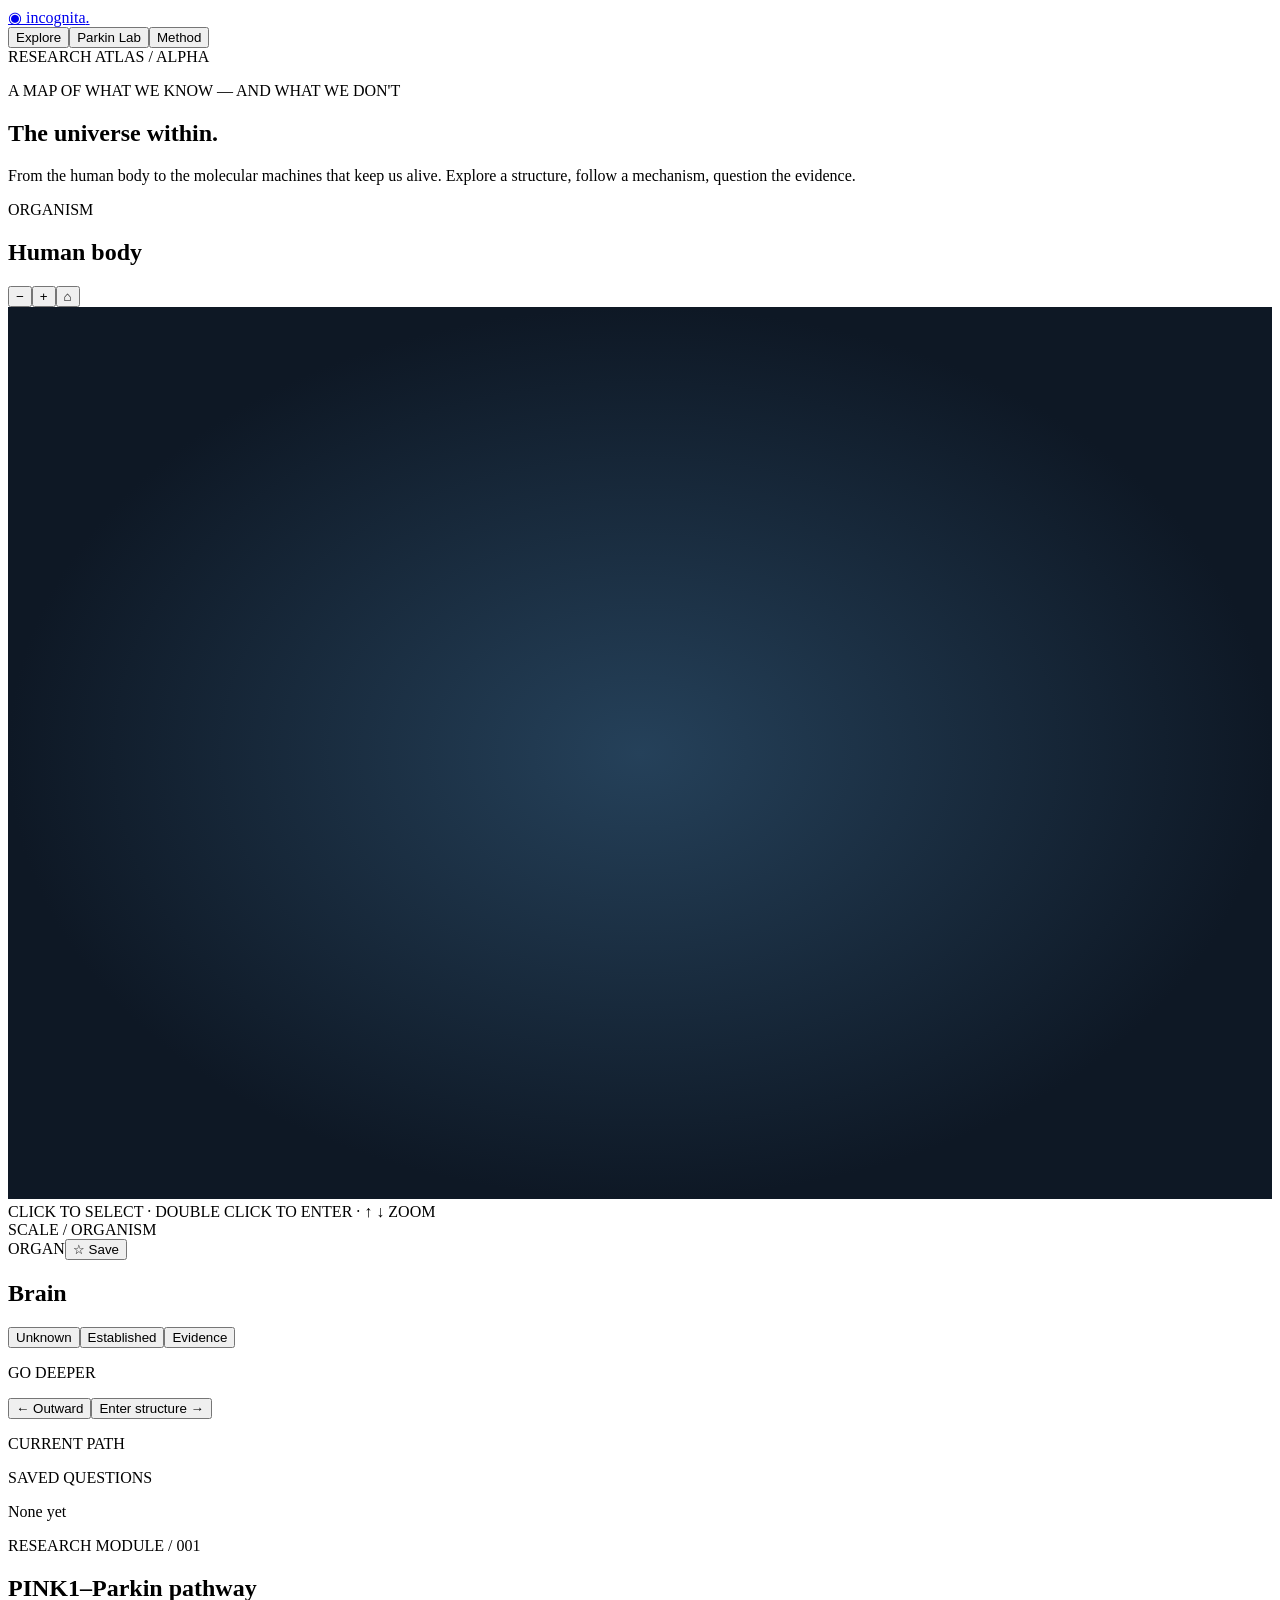
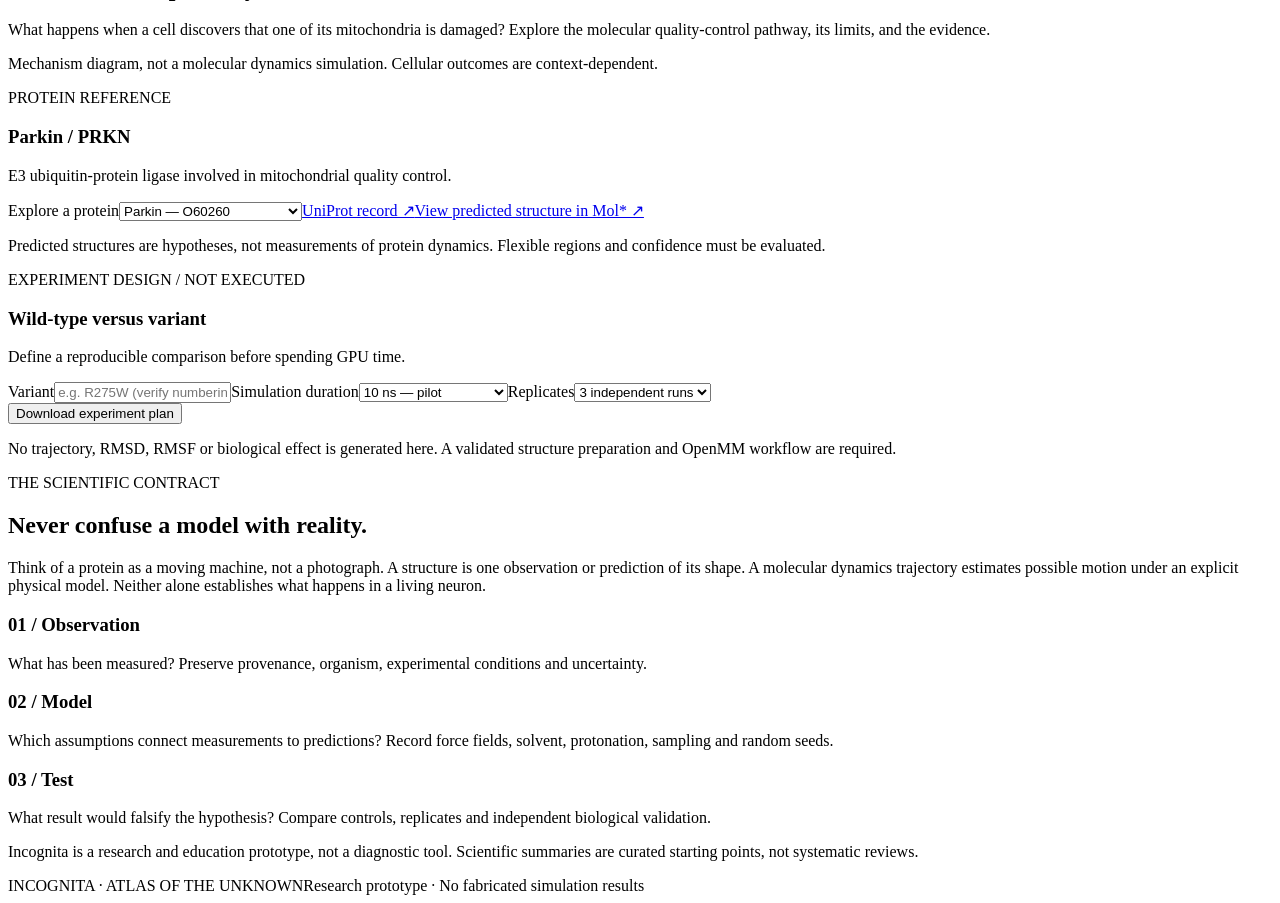
==== index.html @ d06e9e0b "feat: build Incognita interactive atlas and Parkin research lab" ====
<!doctype html>
<html lang="en"><head><meta charset="UTF-8"/><meta name="viewport" content="width=device-width,initial-scale=1"/><meta name="theme-color" content="#080d14"/><meta name="description" content="Incognita — explore biology from organism to molecular mechanism, with evidence-aware research tools."/><title>Incognita — Atlas of the Unknown</title><link rel="stylesheet" href="./styles.css"/></head>
<body><div id="app"><header class="top"><a href="#explore" class="brand" aria-label="Incognita home"><span class="brand-mark">◉</span> incognita<span class="dot">.</span></a><nav aria-label="Main navigation"><button class="nav active" data-view="explore">Explore</button><button class="nav" data-view="lab">Parkin Lab</button><button class="nav" data-view="about">Method</button></nav><span class="version">RESEARCH ATLAS / ALPHA</span></header>
<main><section class="intro"><p class="overline">A MAP OF WHAT WE KNOW — AND WHAT WE DON'T</p><h1 id="headline">The universe within.</h1><p id="subhead">From the human body to the molecular machines that keep us alive. Explore a structure, follow a mechanism, question the evidence.</p></section>
<section id="explore" class="view"><div class="workspace"><div class="viewer"><div class="viewer-top"><div><p class="overline" id="contextType">ORGANISM</p><h2 id="contextName">Human body</h2></div><div class="zoom"><button id="zoomOut" aria-label="Zoom out">−</button><button id="zoomIn" aria-label="Zoom into selected structure">+</button><button id="reset" aria-label="Reset">⌂</button></div></div><div id="scene" class="scene" tabindex="0" role="group" aria-label="Biological structures. Use arrows to navigate."><svg id="sceneSvg" viewBox="0 0 680 480" role="img" aria-label="Interactive biological atlas"><defs><radialGradient id="aura"><stop offset="0" stop-color="#25415a"/><stop offset="1" stop-color="#0e1825"/></radialGradient></defs><rect width="680" height="480" fill="url(#aura)"/><g id="art"></g></svg><div class="scene-hint">CLICK TO SELECT · DOUBLE CLICK TO ENTER · ↑ ↓ ZOOM</div></div><div class="scene-footer"><span id="scale">SCALE / ORGANISM</span><div id="choices" class="chips"></div></div></div><aside class="details"><div class="detail-head"><span id="nodeType" class="overline">ORGAN</span><button id="save" class="ghost" aria-label="Save research question">☆ Save</button></div><h2 id="nodeName">Brain</h2><p id="question" class="question"></p><div class="tabs" role="tablist"><button class="tab active" data-tab="unknown">Unknown</button><button class="tab" data-tab="known">Established</button><button class="tab" data-tab="evidence">Evidence</button></div><div id="detailBody" class="detail-body"></div><div class="related"><p class="overline">GO DEEPER</p><div id="children" class="chips"></div></div><div class="actions"><button id="back" class="secondary">← Outward</button><button id="enter" class="primary">Enter structure →</button></div></aside></div><div class="bottom"><div><p class="overline">CURRENT PATH</p><div id="breadcrumbs" class="chips"></div></div><div><p class="overline">SAVED QUESTIONS</p><p id="savedCount" class="small">None yet</p></div></div></section>
<section id="lab" class="view hidden"><div class="lab-grid"><div class="lab-hero"><p class="overline">RESEARCH MODULE / 001</p><h2>PINK1–Parkin pathway</h2><p>What happens when a cell discovers that one of its mitochondria is damaged? Explore the molecular quality-control pathway, its limits, and the evidence.</p><div class="pathway" id="pathway"></div><p class="caution">Mechanism diagram, not a molecular dynamics simulation. Cellular outcomes are context-dependent.</p></div><div class="lab-side"><p class="overline">PROTEIN REFERENCE</p><h3 id="proteinTitle">Parkin / PRKN</h3><p id="proteinDescription">E3 ubiquitin-protein ligase involved in mitochondrial quality control.</p><label for="proteinSelect">Explore a protein</label><select id="proteinSelect"><option value="parkin">Parkin — O60260</option><option value="pink1">PINK1 — Q9BXM7</option><option value="snca">Alpha-synuclein — P37840</option></select><a id="uniprot" target="_blank" rel="noopener noreferrer" href="https://www.uniprot.org/uniprotkb/O60260/entry">UniProt record ↗</a><a id="molstar" target="_blank" rel="noopener noreferrer" href="https://molstar.org/viewer/?afdb=O60260">View predicted structure in Mol* ↗</a><p class="caution">Predicted structures are hypotheses, not measurements of protein dynamics. Flexible regions and confidence must be evaluated.</p></div></div><div class="experiment"><div><p class="overline">EXPERIMENT DESIGN / NOT EXECUTED</p><h3>Wild-type versus variant</h3><p>Define a reproducible comparison before spending GPU time.</p></div><div class="experiment-fields"><label>Variant<input id="variant" placeholder="e.g. R275W (verify numbering)"/></label><label>Simulation duration<select id="duration"><option value="10">10 ns — pilot</option><option value="100">100 ns — exploratory</option><option value="500">500 ns — extended</option></select></label><label>Replicates<select id="replicates"><option value="3">3 independent runs</option><option value="5">5 independent runs</option></select></label></div><button id="exportPlan" class="primary">Download experiment plan</button><p class="caution">No trajectory, RMSD, RMSF or biological effect is generated here. A validated structure preparation and OpenMM workflow are required.</p></div></section>
<section id="about" class="view hidden"><div class="method"><p class="overline">THE SCIENTIFIC CONTRACT</p><h2>Never confuse a model with reality.</h2><p>Think of a protein as a moving machine, not a photograph. A structure is one observation or prediction of its shape. A molecular dynamics trajectory estimates possible motion under an explicit physical model. Neither alone establishes what happens in a living neuron.</p><div class="method-cards"><article><h3>01 / Observation</h3><p>What has been measured? Preserve provenance, organism, experimental conditions and uncertainty.</p></article><article><h3>02 / Model</h3><p>Which assumptions connect measurements to predictions? Record force fields, solvent, protonation, sampling and random seeds.</p></article><article><h3>03 / Test</h3><p>What result would falsify the hypothesis? Compare controls, replicates and independent biological validation.</p></article></div><p class="caution">Incognita is a research and education prototype, not a diagnostic tool. Scientific summaries are curated starting points, not systematic reviews.</p></div></section></main><footer><span>INCOGNITA · ATLAS OF THE UNKNOWN</span><span>Research prototype · No fabricated simulation results</span></footer></div><script type="module" src="./app.js"></script></body></html>
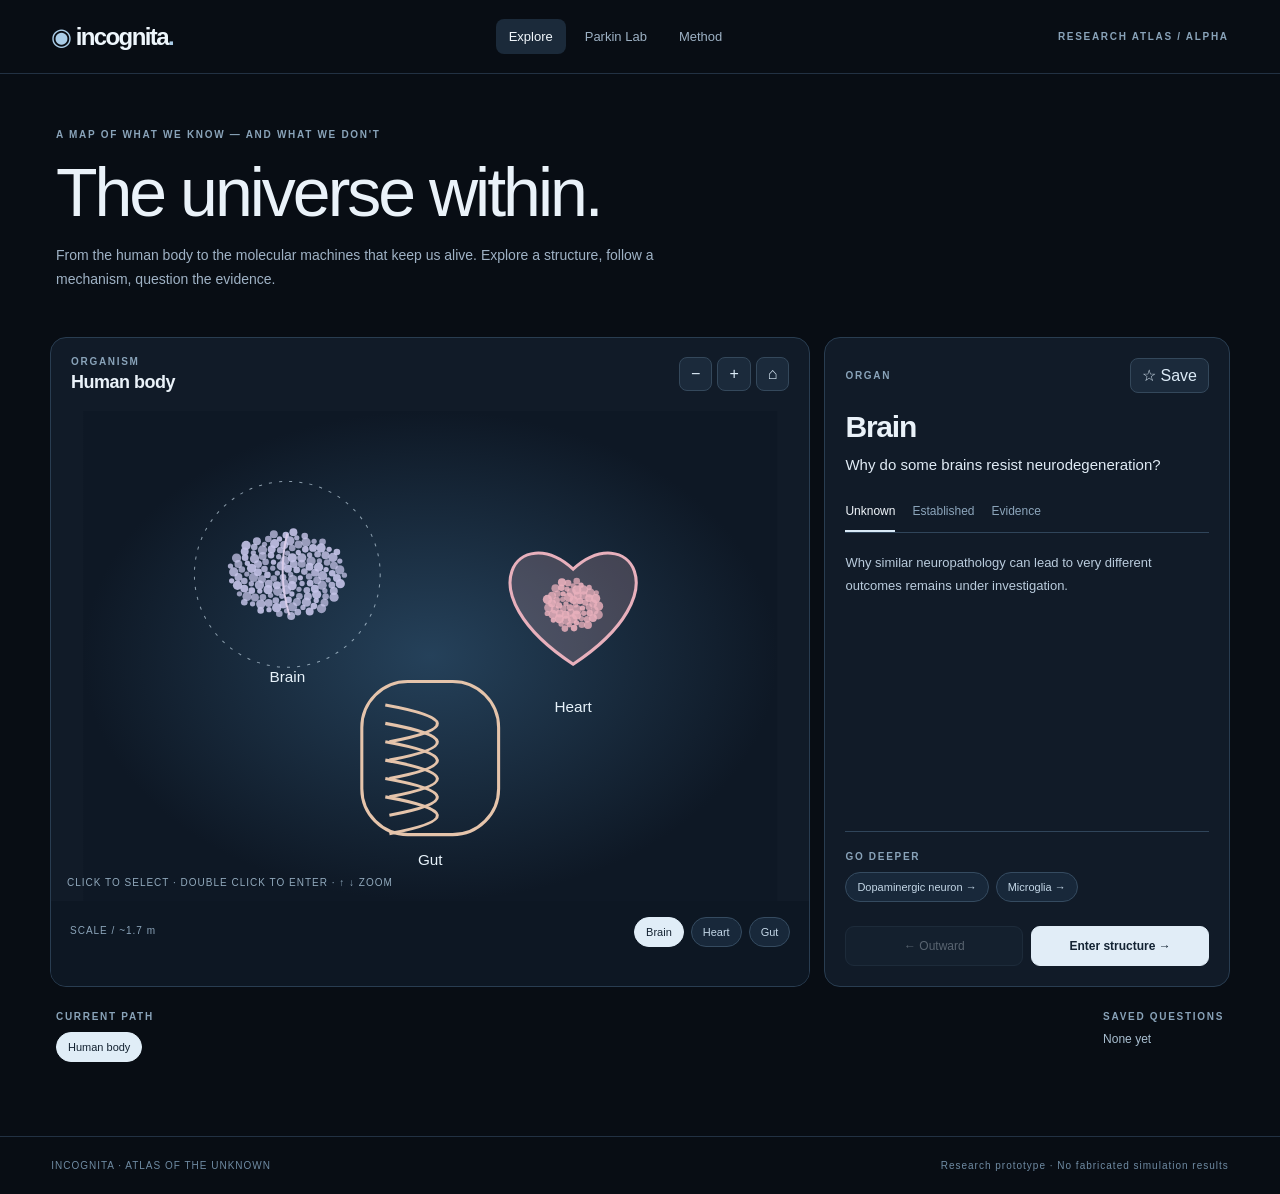
==== commit 6398cec0: "feat: connect Parkin Lab to structural atlas and Colab QA import" ====
--- a/index.html
+++ b/index.html
@@ -3,5 +3,5 @@
 <body><div id="app"><header class="top"><a href="#explore" class="brand" aria-label="Incognita home"><span class="brand-mark">◉</span> incognita<span class="dot">.</span></a><nav aria-label="Main navigation"><button class="nav active" data-view="explore">Explore</button><button class="nav" data-view="lab">Parkin Lab</button><button class="nav" data-view="about">Method</button></nav><span class="version">RESEARCH ATLAS / ALPHA</span></header>
 <main><section class="intro"><p class="overline">A MAP OF WHAT WE KNOW — AND WHAT WE DON'T</p><h1 id="headline">The universe within.</h1><p id="subhead">From the human body to the molecular machines that keep us alive. Explore a structure, follow a mechanism, question the evidence.</p></section>
 <section id="explore" class="view"><div class="workspace"><div class="viewer"><div class="viewer-top"><div><p class="overline" id="contextType">ORGANISM</p><h2 id="contextName">Human body</h2></div><div class="zoom"><button id="zoomOut" aria-label="Zoom out">−</button><button id="zoomIn" aria-label="Zoom into selected structure">+</button><button id="reset" aria-label="Reset">⌂</button></div></div><div id="scene" class="scene" tabindex="0" role="group" aria-label="Biological structures. Use arrows to navigate."><svg id="sceneSvg" viewBox="0 0 680 480" role="img" aria-label="Interactive biological atlas"><defs><radialGradient id="aura"><stop offset="0" stop-color="#25415a"/><stop offset="1" stop-color="#0e1825"/></radialGradient></defs><rect width="680" height="480" fill="url(#aura)"/><g id="art"></g></svg><div class="scene-hint">CLICK TO SELECT · DOUBLE CLICK TO ENTER · ↑ ↓ ZOOM</div></div><div class="scene-footer"><span id="scale">SCALE / ORGANISM</span><div id="choices" class="chips"></div></div></div><aside class="details"><div class="detail-head"><span id="nodeType" class="overline">ORGAN</span><button id="save" class="ghost" aria-label="Save research question">☆ Save</button></div><h2 id="nodeName">Brain</h2><p id="question" class="question"></p><div class="tabs" role="tablist"><button class="tab active" data-tab="unknown">Unknown</button><button class="tab" data-tab="known">Established</button><button class="tab" data-tab="evidence">Evidence</button></div><div id="detailBody" class="detail-body"></div><div class="related"><p class="overline">GO DEEPER</p><div id="children" class="chips"></div></div><div class="actions"><button id="back" class="secondary">← Outward</button><button id="enter" class="primary">Enter structure →</button></div></aside></div><div class="bottom"><div><p class="overline">CURRENT PATH</p><div id="breadcrumbs" class="chips"></div></div><div><p class="overline">SAVED QUESTIONS</p><p id="savedCount" class="small">None yet</p></div></div></section>
-<section id="lab" class="view hidden"><div class="lab-grid"><div class="lab-hero"><p class="overline">RESEARCH MODULE / 001</p><h2>PINK1–Parkin pathway</h2><p>What happens when a cell discovers that one of its mitochondria is damaged? Explore the molecular quality-control pathway, its limits, and the evidence.</p><div class="pathway" id="pathway"></div><p class="caution">Mechanism diagram, not a molecular dynamics simulation. Cellular outcomes are context-dependent.</p></div><div class="lab-side"><p class="overline">PROTEIN REFERENCE</p><h3 id="proteinTitle">Parkin / PRKN</h3><p id="proteinDescription">E3 ubiquitin-protein ligase involved in mitochondrial quality control.</p><label for="proteinSelect">Explore a protein</label><select id="proteinSelect"><option value="parkin">Parkin — O60260</option><option value="pink1">PINK1 — Q9BXM7</option><option value="snca">Alpha-synuclein — P37840</option></select><a id="uniprot" target="_blank" rel="noopener noreferrer" href="https://www.uniprot.org/uniprotkb/O60260/entry">UniProt record ↗</a><a id="molstar" target="_blank" rel="noopener noreferrer" href="https://molstar.org/viewer/?afdb=O60260">View predicted structure in Mol* ↗</a><p class="caution">Predicted structures are hypotheses, not measurements of protein dynamics. Flexible regions and confidence must be evaluated.</p></div></div><div class="experiment"><div><p class="overline">EXPERIMENT DESIGN / NOT EXECUTED</p><h3>Wild-type versus variant</h3><p>Define a reproducible comparison before spending GPU time.</p></div><div class="experiment-fields"><label>Variant<input id="variant" placeholder="e.g. R275W (verify numbering)"/></label><label>Simulation duration<select id="duration"><option value="10">10 ns — pilot</option><option value="100">100 ns — exploratory</option><option value="500">500 ns — extended</option></select></label><label>Replicates<select id="replicates"><option value="3">3 independent runs</option><option value="5">5 independent runs</option></select></label></div><button id="exportPlan" class="primary">Download experiment plan</button><p class="caution">No trajectory, RMSD, RMSF or biological effect is generated here. A validated structure preparation and OpenMM workflow are required.</p></div></section>
+<section id="lab" class="view hidden"><div class="lab-grid"><div class="lab-hero"><p class="overline">RESEARCH MODULE / 001</p><h2>PINK1–Parkin pathway</h2><p>What happens when a cell discovers that one of its mitochondria is damaged? Explore the molecular quality-control pathway, its limits, and the evidence.</p><div class="pathway" id="pathway"></div><p class="caution">Mechanism diagram, not a molecular dynamics simulation. Cellular outcomes are context-dependent.</p></div><div class="lab-side"><p class="overline">PROTEIN REFERENCE</p><h3 id="proteinTitle">Parkin / PRKN</h3><p id="proteinDescription">E3 ubiquitin-protein ligase involved in mitochondrial quality control.</p><label for="proteinSelect">Explore a protein</label><select id="proteinSelect"><option value="parkin">Parkin — O60260</option><option value="pink1">PINK1 — Q9BXM7</option><option value="snca">Alpha-synuclein — P37840</option></select><a id="uniprot" target="_blank" rel="noopener noreferrer" href="https://www.uniprot.org/uniprotkb/O60260/entry">UniProt record ↗</a><a href="./parkin-atlas.html" style="display:block;margin:13px 0;color:#d6e9f8;font-weight:600">Open Parkin Structural Atlas →</a><a id="molstar" target="_blank" rel="noopener noreferrer" href="https://molstar.org/viewer/?afdb=O60260">View predicted structure in Mol* ↗</a><p class="caution">Predicted structures are hypotheses, not measurements of protein dynamics. Flexible regions and confidence must be evaluated.</p></div></div><div class="experiment"><div><p class="overline">EXPERIMENT DESIGN / NOT EXECUTED</p><h3>Wild-type versus variant</h3><p>Define a reproducible comparison before spending GPU time.</p></div><div class="experiment-fields"><label>Variant<input id="variant" placeholder="e.g. R275W (verify numbering)"/></label><label>Simulation duration<select id="duration"><option value="10">10 ns — pilot</option><option value="100">100 ns — exploratory</option><option value="500">500 ns — extended</option></select></label><label>Replicates<select id="replicates"><option value="3">3 independent runs</option><option value="5">5 independent runs</option></select></label></div><button id="exportPlan" class="primary">Download experiment plan</button><p class="caution">No trajectory, RMSD, RMSF or biological effect is generated here. A validated structure preparation and OpenMM workflow are required.</p></div></section>
 <section id="about" class="view hidden"><div class="method"><p class="overline">THE SCIENTIFIC CONTRACT</p><h2>Never confuse a model with reality.</h2><p>Think of a protein as a moving machine, not a photograph. A structure is one observation or prediction of its shape. A molecular dynamics trajectory estimates possible motion under an explicit physical model. Neither alone establishes what happens in a living neuron.</p><div class="method-cards"><article><h3>01 / Observation</h3><p>What has been measured? Preserve provenance, organism, experimental conditions and uncertainty.</p></article><article><h3>02 / Model</h3><p>Which assumptions connect measurements to predictions? Record force fields, solvent, protonation, sampling and random seeds.</p></article><article><h3>03 / Test</h3><p>What result would falsify the hypothesis? Compare controls, replicates and independent biological validation.</p></article></div><p class="caution">Incognita is a research and education prototype, not a diagnostic tool. Scientific summaries are curated starting points, not systematic reviews.</p></div></section></main><footer><span>INCOGNITA · ATLAS OF THE UNKNOWN</span><span>Research prototype · No fabricated simulation results</span></footer></div><script type="module" src="./app.js"></script></body></html>
--- a/styles.css
+++ b/styles.css
@@ -0,0 +1 @@
+:root{font-family:Inter,-apple-system,BlinkMacSystemFont,"Segoe UI",sans-serif;color:#eaf2f9;background:#080d14;font-synthesis:none}*{box-sizing:border-box}body{margin:0}button,input,select{font:inherit}button{cursor:pointer}button:focus-visible,a:focus-visible,input:focus-visible,select:focus-visible{outline:2px solid #d9edff;outline-offset:3px}a{color:#b9d9f1}h1,h2,h3,p{margin-top:0}.top{height:74px;padding:0 max(24px,4vw);border-bottom:1px solid #223143;display:flex;align-items:center;justify-content:space-between;gap:16px}.brand{text-decoration:none;color:#eef6fc;font-size:24px;font-weight:650;letter-spacing:-1.6px}.brand-mark,.dot{color:#a9cce7}.top nav{display:flex;gap:6px}.nav{background:transparent;color:#9db1c4;border:0;border-radius:8px;padding:10px 13px;font-size:13px}.nav.active,.nav:hover{background:#1b2a3a;color:#f1f7fc}.version,.overline{color:#89a3b9;font-size:10px;letter-spacing:1.7px;font-weight:600}.intro{max-width:1220px;margin:0 auto;padding:55px 26px 31px}.intro h1{font-size:clamp(35px,6vw,68px);font-weight:520;letter-spacing:-3px;margin:13px 0}.intro>p:last-child{color:#9fb2c5;line-height:1.7;max-width:650px;font-size:14px}.view{max-width:1220px;margin:auto;padding:0 20px 50px}.hidden{display:none!important}.workspace{display:grid;grid-template-columns:minmax(0,1.5fr) minmax(300px,.8fr);gap:14px}.viewer,.details,.lab-hero,.lab-side,.experiment,.method{border:1px solid #293d51;background:#111b28;border-radius:16px;overflow:hidden}.viewer-top{display:flex;align-items:center;justify-content:space-between;padding:18px 20px}.viewer-top h2{font-size:18px;letter-spacing:-.5px;margin:5px 0 0}.viewer-top .overline{margin:0}.zoom{display:flex;gap:5px}.zoom button,.ghost{border:1px solid #34485b;color:#dcebf7;background:#1b2a3b;border-radius:8px;padding:7px 11px}.scene{height:490px;position:relative;overflow:hidden;touch-action:pan-y}.scene svg{width:100%;height:100%}.scene-hint{position:absolute;bottom:13px;left:16px;font-size:10px;letter-spacing:1px;color:#91a9bc;pointer-events:none}.scene-footer{min-height:85px;padding:16px 19px;background:#0d1723;display:flex;gap:14px;align-items:flex-start;justify-content:space-between}.scene-footer>span{color:#8ba4b9;font-size:10px;letter-spacing:1px;white-space:nowrap;margin-top:8px}.chips{display:flex;gap:7px;flex-wrap:wrap}.chip{border:1px solid #354b60;background:#18283a;border-radius:25px;padding:8px 11px;color:#c3d6e6;font-size:11px}.chip.active,.chip:hover{background:#e0edf7;color:#132231;border-color:#e0edf7}.details{padding:20px;display:flex;flex-direction:column}.detail-head{display:flex;justify-content:space-between;align-items:center}.detail-head .overline{margin:0}.details h2{font-size:30px;letter-spacing:-1.2px;margin:17px 0 9px}.question{font-size:15px;line-height:1.6;color:#e0ebf5}.tabs{display:flex;gap:17px;border-bottom:1px solid #30455a}.tab{border:0;background:transparent;color:#8ca5bb;padding:12px 0;font-size:12px;border-bottom:2px solid transparent}.tab.active{border-color:#d9eaf7;color:#f2f7fc}.detail-body{padding:18px 0;min-height:135px;color:#b9cbdc;font-size:13px;line-height:1.8}.detail-body a{display:block;margin:9px 0}.related{border-top:1px solid #30455a;padding-top:19px;margin-top:auto}.actions{display:flex;gap:8px;margin-top:24px}.actions button{flex:1}.primary,.secondary{border-radius:9px;padding:12px 15px;font-size:12px;border:1px solid #e1edf7}.primary{background:#e1edf7;color:#132333;font-weight:600}.secondary{background:#1b2a3a;color:#dceaf5;border-color:#354a5e}.primary:disabled,.secondary:disabled{opacity:.35;cursor:not-allowed}.bottom{display:flex;justify-content:space-between;gap:25px;padding:24px 6px}.small{font-size:12px;color:#a9bfd1}.lab-grid{display:grid;grid-template-columns:1.5fr .8fr;gap:14px}.lab-hero,.lab-side,.experiment,.method{padding:25px}.lab-hero h2,.method h2{font-size:clamp(27px,4vw,45px);letter-spacing:-1.5px;font-weight:500}.lab-hero>p:not(.overline),.lab-side>p,.experiment p,.method p{font-size:13px;line-height:1.8;color:#a9bed0}.pathway{display:flex;align-items:center;flex-wrap:wrap;gap:8px;margin:35px 0 20px}.path-step{border:1px solid #476179;background:#1a2c40;border-radius:12px;padding:16px;font-size:12px;color:#e0edf7;flex:1;min-width:115px}.path-step strong{display:block;margin-bottom:6px}.path-step small{color:#98afc2}.path-arrow{color:#96b9d5}.caution{font-size:11px!important;color:#8098ad!important;line-height:1.7!important}.lab-side a{display:block;margin:13px 0}.lab-side label,.experiment label{font-size:11px;color:#a4bbcf;display:block;margin:20px 0 9px}.lab-side select,.experiment input,.experiment select{width:100%;padding:11px;border:1px solid #395067;background:#0e1a27;color:#e8f2f9;border-radius:8px;margin-top:7px}.experiment{margin-top:14px}.experiment h3{font-size:24px;font-weight:500}.experiment-fields{display:grid;grid-template-columns:repeat(3,1fr);gap:13px}.experiment .primary{margin:13px 0}.method{padding:35px;max-width:1000px}.method>p{max-width:750px}.method-cards{display:grid;grid-template-columns:repeat(3,1fr);gap:13px;margin:30px 0}.method-cards article{background:#192a3c;padding:20px;border-radius:12px}.method-cards h3{font-size:15px}footer{padding:23px max(24px,4vw);border-top:1px solid #223143;display:flex;justify-content:space-between;gap:15px;color:#6f8ba3;font-size:10px;letter-spacing:1px}@media(max-width:820px){.workspace,.lab-grid{grid-template-columns:1fr}.scene{height:410px}.details{min-height:360px}.version{display:none}}@media(max-width:580px){.top{height:65px;padding:0 15px}.brand{font-size:20px}.nav{padding:9px 7px;font-size:11px}.intro{padding:34px 18px 25px}.intro h1{letter-spacing:-1.7px}.view{padding:0 10px 35px}.scene{height:350px}.scene-footer{display:block}.scene-footer .chips{margin-top:12px}.experiment-fields,.method-cards{grid-template-columns:1fr}.bottom{display:block}.lab-hero,.lab-side,.experiment,.method{padding:19px}footer{flex-direction:column}}@media(prefers-reduced-motion:reduce){*,*:before,*:after{animation:none!important;transition:none!important}}
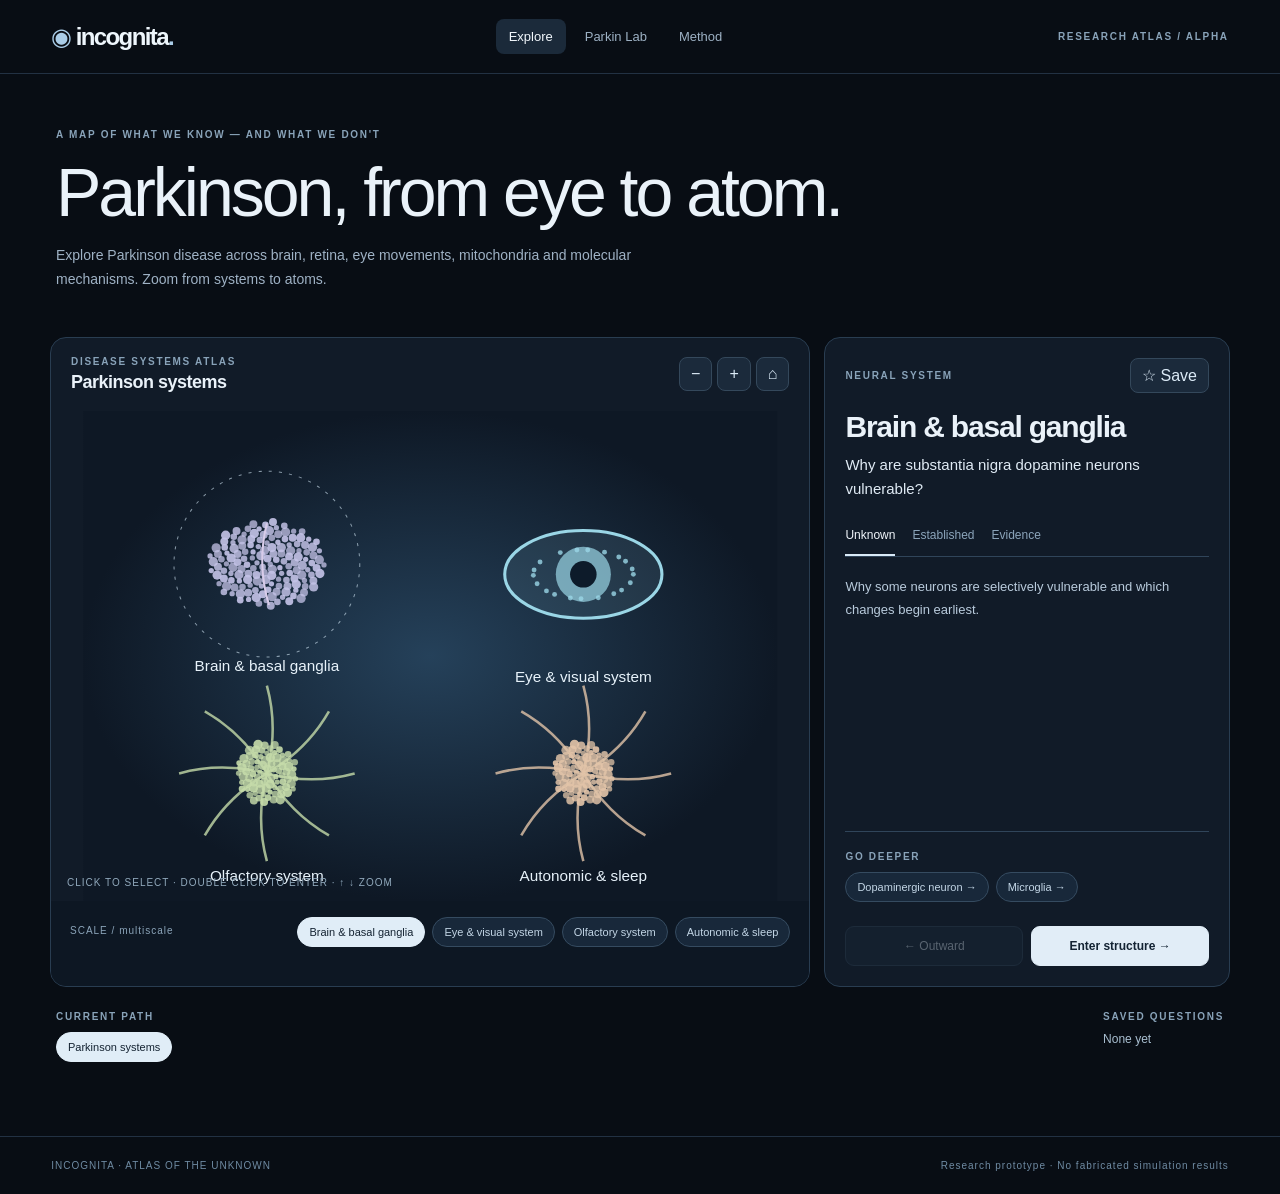
==== commit 796c31f9: "design: position Incognita as a Parkinson multiscale visual atlas" ====
--- a/index.html
+++ b/index.html
@@ -1,7 +1,7 @@
 <!doctype html>
 <html lang="en"><head><meta charset="UTF-8"/><meta name="viewport" content="width=device-width,initial-scale=1"/><meta name="theme-color" content="#080d14"/><meta name="description" content="Incognita — explore biology from organism to molecular mechanism, with evidence-aware research tools."/><title>Incognita — Atlas of the Unknown</title><link rel="stylesheet" href="./styles.css"/></head>
 <body><div id="app"><header class="top"><a href="#explore" class="brand" aria-label="Incognita home"><span class="brand-mark">◉</span> incognita<span class="dot">.</span></a><nav aria-label="Main navigation"><button class="nav active" data-view="explore">Explore</button><button class="nav" data-view="lab">Parkin Lab</button><button class="nav" data-view="about">Method</button></nav><span class="version">RESEARCH ATLAS / ALPHA</span></header>
-<main><section class="intro"><p class="overline">A MAP OF WHAT WE KNOW — AND WHAT WE DON'T</p><h1 id="headline">The universe within.</h1><p id="subhead">From the human body to the molecular machines that keep us alive. Explore a structure, follow a mechanism, question the evidence.</p></section>
+<main><section class="intro"><p class="overline">A MAP OF WHAT WE KNOW — AND WHAT WE DON'T</p><h1 id="headline">Parkinson, from eye to atom.</h1><p id="subhead">Explore Parkinson disease across brain, retina, eye movements, mitochondria and molecular mechanisms. Zoom from systems to atoms.</p></section>
 <section id="explore" class="view"><div class="workspace"><div class="viewer"><div class="viewer-top"><div><p class="overline" id="contextType">ORGANISM</p><h2 id="contextName">Human body</h2></div><div class="zoom"><button id="zoomOut" aria-label="Zoom out">−</button><button id="zoomIn" aria-label="Zoom into selected structure">+</button><button id="reset" aria-label="Reset">⌂</button></div></div><div id="scene" class="scene" tabindex="0" role="group" aria-label="Biological structures. Use arrows to navigate."><svg id="sceneSvg" viewBox="0 0 680 480" role="img" aria-label="Interactive biological atlas"><defs><radialGradient id="aura"><stop offset="0" stop-color="#25415a"/><stop offset="1" stop-color="#0e1825"/></radialGradient></defs><rect width="680" height="480" fill="url(#aura)"/><g id="art"></g></svg><div class="scene-hint">CLICK TO SELECT · DOUBLE CLICK TO ENTER · ↑ ↓ ZOOM</div></div><div class="scene-footer"><span id="scale">SCALE / ORGANISM</span><div id="choices" class="chips"></div></div></div><aside class="details"><div class="detail-head"><span id="nodeType" class="overline">ORGAN</span><button id="save" class="ghost" aria-label="Save research question">☆ Save</button></div><h2 id="nodeName">Brain</h2><p id="question" class="question"></p><div class="tabs" role="tablist"><button class="tab active" data-tab="unknown">Unknown</button><button class="tab" data-tab="known">Established</button><button class="tab" data-tab="evidence">Evidence</button></div><div id="detailBody" class="detail-body"></div><div class="related"><p class="overline">GO DEEPER</p><div id="children" class="chips"></div></div><div class="actions"><button id="back" class="secondary">← Outward</button><button id="enter" class="primary">Enter structure →</button></div></aside></div><div class="bottom"><div><p class="overline">CURRENT PATH</p><div id="breadcrumbs" class="chips"></div></div><div><p class="overline">SAVED QUESTIONS</p><p id="savedCount" class="small">None yet</p></div></div></section>
-<section id="lab" class="view hidden"><div class="lab-grid"><div class="lab-hero"><p class="overline">RESEARCH MODULE / 001</p><h2>PINK1–Parkin pathway</h2><p>What happens when a cell discovers that one of its mitochondria is damaged? Explore the molecular quality-control pathway, its limits, and the evidence.</p><div class="pathway" id="pathway"></div><p class="caution">Mechanism diagram, not a molecular dynamics simulation. Cellular outcomes are context-dependent.</p></div><div class="lab-side"><p class="overline">PROTEIN REFERENCE</p><h3 id="proteinTitle">Parkin / PRKN</h3><p id="proteinDescription">E3 ubiquitin-protein ligase involved in mitochondrial quality control.</p><label for="proteinSelect">Explore a protein</label><select id="proteinSelect"><option value="parkin">Parkin — O60260</option><option value="pink1">PINK1 — Q9BXM7</option><option value="snca">Alpha-synuclein — P37840</option></select><a id="uniprot" target="_blank" rel="noopener noreferrer" href="https://www.uniprot.org/uniprotkb/O60260/entry">UniProt record ↗</a><a href="./parkin-atlas.html" style="display:block;margin:13px 0;color:#d6e9f8;font-weight:600">Open Parkin Structural Atlas →</a><a id="molstar" target="_blank" rel="noopener noreferrer" href="https://molstar.org/viewer/?afdb=O60260">View predicted structure in Mol* ↗</a><p class="caution">Predicted structures are hypotheses, not measurements of protein dynamics. Flexible regions and confidence must be evaluated.</p></div></div><div class="experiment"><div><p class="overline">EXPERIMENT DESIGN / NOT EXECUTED</p><h3>Wild-type versus variant</h3><p>Define a reproducible comparison before spending GPU time.</p></div><div class="experiment-fields"><label>Variant<input id="variant" placeholder="e.g. R275W (verify numbering)"/></label><label>Simulation duration<select id="duration"><option value="10">10 ns — pilot</option><option value="100">100 ns — exploratory</option><option value="500">500 ns — extended</option></select></label><label>Replicates<select id="replicates"><option value="3">3 independent runs</option><option value="5">5 independent runs</option></select></label></div><button id="exportPlan" class="primary">Download experiment plan</button><p class="caution">No trajectory, RMSD, RMSF or biological effect is generated here. A validated structure preparation and OpenMM workflow are required.</p></div></section>
+<section id="lab" class="view hidden"><div class="lab-grid"><div class="lab-hero"><p class="overline">RESEARCH MODULE / 001</p><h2>PINK1–Parkin pathway</h2><p>What happens when a cell discovers that one of its mitochondria is damaged? Explore the molecular quality-control pathway, its limits, and the evidence.</p><div class="pathway" id="pathway"></div><p class="caution">Mechanism diagram, not a molecular dynamics simulation. Cellular outcomes are context-dependent.</p></div><div class="lab-side"><p class="overline">PROTEIN REFERENCE</p><h3 id="proteinTitle">Parkin / PRKN</h3><p id="proteinDescription">E3 ubiquitin-protein ligase involved in mitochondrial quality control.</p><label for="proteinSelect">Explore a protein</label><select id="proteinSelect"><option value="parkin">Parkin — O60260</option><option value="pink1">PINK1 — Q9BXM7</option><option value="snca">Alpha-synuclein — P37840</option></select><a id="uniprot" target="_blank" rel="noopener noreferrer" href="https://www.uniprot.org/uniprotkb/O60260/entry">UniProt record ↗</a><div style="display:grid;gap:9px;margin:16px 0"><a href="./parkin-atlas.html" style="display:block;padding:12px 14px;border:1px solid #39536a;border-radius:10px;color:#e1f0fa;font-weight:600">01 / Parkin Structural Atlas →</a><a href="./molecular-viewer.html" style="display:block;padding:12px 14px;border:1px solid #39536a;border-radius:10px;color:#e1f0fa">02 / Atomic Molecular Viewer →</a><a href="./compare.html" style="display:block;padding:12px 14px;border:1px solid #39536a;border-radius:10px;color:#e1f0fa">03 / WT vs Variant Comparison →</a><a href="./evidence.html" style="display:block;padding:12px 14px;border:1px solid #39536a;border-radius:10px;color:#e1f0fa">04 / Colab Evidence Workbench →</a><a href="./zinc-audit.html" style="display:block;padding:12px 14px;border:1px solid #39536a;border-radius:10px;color:#e1f0fa">05 / Zinc Coordination Audit →</a><a href="./md-gate.html" style="display:block;padding:12px 14px;border:1px solid #39536a;border-radius:10px;color:#e1f0fa">06 / MD Preparation Gate →</a></div><a id="molstar" target="_blank" rel="noopener noreferrer" href="https://molstar.org/viewer/?afdb=O60260">View predicted structure in Mol* ↗</a><p class="caution">Predicted structures are hypotheses, not measurements of protein dynamics. Flexible regions and confidence must be evaluated.</p></div></div><div class="experiment"><div><p class="overline">EXPERIMENT DESIGN / NOT EXECUTED</p><h3>Wild-type versus variant</h3><p>Define a reproducible comparison before spending GPU time.</p></div><div class="experiment-fields"><label>Variant<input id="variant" placeholder="e.g. R275W (verify numbering)"/></label><label>Simulation duration<select id="duration"><option value="10">10 ns — pilot</option><option value="100">100 ns — exploratory</option><option value="500">500 ns — extended</option></select></label><label>Replicates<select id="replicates"><option value="3">3 independent runs</option><option value="5">5 independent runs</option></select></label></div><button id="exportPlan" class="primary">Download experiment plan</button><p class="caution">No trajectory, RMSD, RMSF or biological effect is generated here. A validated structure preparation and OpenMM workflow are required.</p></div></section>
 <section id="about" class="view hidden"><div class="method"><p class="overline">THE SCIENTIFIC CONTRACT</p><h2>Never confuse a model with reality.</h2><p>Think of a protein as a moving machine, not a photograph. A structure is one observation or prediction of its shape. A molecular dynamics trajectory estimates possible motion under an explicit physical model. Neither alone establishes what happens in a living neuron.</p><div class="method-cards"><article><h3>01 / Observation</h3><p>What has been measured? Preserve provenance, organism, experimental conditions and uncertainty.</p></article><article><h3>02 / Model</h3><p>Which assumptions connect measurements to predictions? Record force fields, solvent, protonation, sampling and random seeds.</p></article><article><h3>03 / Test</h3><p>What result would falsify the hypothesis? Compare controls, replicates and independent biological validation.</p></article></div><p class="caution">Incognita is a research and education prototype, not a diagnostic tool. Scientific summaries are curated starting points, not systematic reviews.</p></div></section></main><footer><span>INCOGNITA · ATLAS OF THE UNKNOWN</span><span>Research prototype · No fabricated simulation results</span></footer></div><script type="module" src="./app.js"></script></body></html>
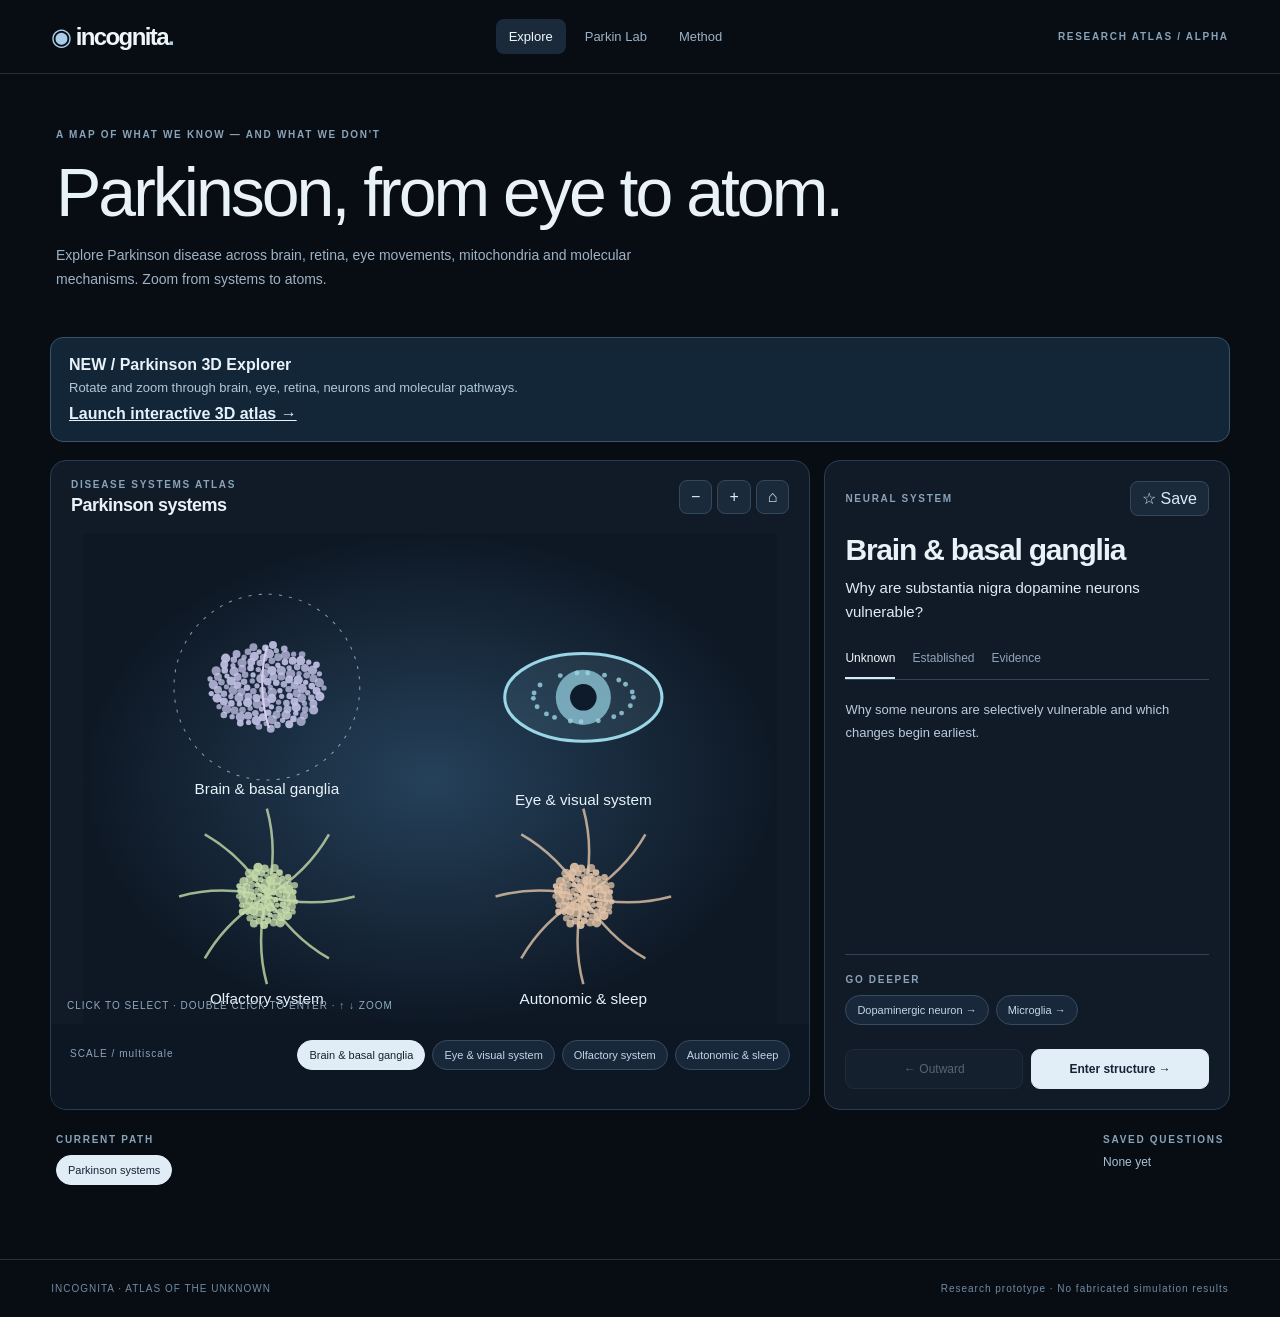
==== commit 5e03bf52: "feat: expose Parkinson 3D atlas from main app and include in route checks" ====
--- a/index.html
+++ b/index.html
@@ -2,6 +2,6 @@
 <html lang="en"><head><meta charset="UTF-8"/><meta name="viewport" content="width=device-width,initial-scale=1"/><meta name="theme-color" content="#080d14"/><meta name="description" content="Incognita — explore biology from organism to molecular mechanism, with evidence-aware research tools."/><title>Incognita — Atlas of the Unknown</title><link rel="stylesheet" href="./styles.css"/></head>
 <body><div id="app"><header class="top"><a href="#explore" class="brand" aria-label="Incognita home"><span class="brand-mark">◉</span> incognita<span class="dot">.</span></a><nav aria-label="Main navigation"><button class="nav active" data-view="explore">Explore</button><button class="nav" data-view="lab">Parkin Lab</button><button class="nav" data-view="about">Method</button></nav><span class="version">RESEARCH ATLAS / ALPHA</span></header>
 <main><section class="intro"><p class="overline">A MAP OF WHAT WE KNOW — AND WHAT WE DON'T</p><h1 id="headline">Parkinson, from eye to atom.</h1><p id="subhead">Explore Parkinson disease across brain, retina, eye movements, mitochondria and molecular mechanisms. Zoom from systems to atoms.</p></section>
-<section id="explore" class="view"><div class="workspace"><div class="viewer"><div class="viewer-top"><div><p class="overline" id="contextType">ORGANISM</p><h2 id="contextName">Human body</h2></div><div class="zoom"><button id="zoomOut" aria-label="Zoom out">−</button><button id="zoomIn" aria-label="Zoom into selected structure">+</button><button id="reset" aria-label="Reset">⌂</button></div></div><div id="scene" class="scene" tabindex="0" role="group" aria-label="Biological structures. Use arrows to navigate."><svg id="sceneSvg" viewBox="0 0 680 480" role="img" aria-label="Interactive biological atlas"><defs><radialGradient id="aura"><stop offset="0" stop-color="#25415a"/><stop offset="1" stop-color="#0e1825"/></radialGradient></defs><rect width="680" height="480" fill="url(#aura)"/><g id="art"></g></svg><div class="scene-hint">CLICK TO SELECT · DOUBLE CLICK TO ENTER · ↑ ↓ ZOOM</div></div><div class="scene-footer"><span id="scale">SCALE / ORGANISM</span><div id="choices" class="chips"></div></div></div><aside class="details"><div class="detail-head"><span id="nodeType" class="overline">ORGAN</span><button id="save" class="ghost" aria-label="Save research question">☆ Save</button></div><h2 id="nodeName">Brain</h2><p id="question" class="question"></p><div class="tabs" role="tablist"><button class="tab active" data-tab="unknown">Unknown</button><button class="tab" data-tab="known">Established</button><button class="tab" data-tab="evidence">Evidence</button></div><div id="detailBody" class="detail-body"></div><div class="related"><p class="overline">GO DEEPER</p><div id="children" class="chips"></div></div><div class="actions"><button id="back" class="secondary">← Outward</button><button id="enter" class="primary">Enter structure →</button></div></aside></div><div class="bottom"><div><p class="overline">CURRENT PATH</p><div id="breadcrumbs" class="chips"></div></div><div><p class="overline">SAVED QUESTIONS</p><p id="savedCount" class="small">None yet</p></div></div></section>
+<section id="explore" class="view"><div style="margin:0 0 18px;padding:18px;border:1px solid #39536a;border-radius:13px;background:#132638"><strong style="display:block;margin-bottom:6px">NEW / Parkinson 3D Explorer</strong><span style="display:block;font-size:13px;color:#afc8da;margin-bottom:10px">Rotate and zoom through brain, eye, retina, neurons and molecular pathways.</span><a href="./parkinson-3d.html" style="color:#e4f1fa;font-weight:650">Launch interactive 3D atlas →</a></div><div class="workspace"><div class="viewer"><div class="viewer-top"><div><p class="overline" id="contextType">ORGANISM</p><h2 id="contextName">Human body</h2></div><div class="zoom"><button id="zoomOut" aria-label="Zoom out">−</button><button id="zoomIn" aria-label="Zoom into selected structure">+</button><button id="reset" aria-label="Reset">⌂</button></div></div><div id="scene" class="scene" tabindex="0" role="group" aria-label="Biological structures. Use arrows to navigate."><svg id="sceneSvg" viewBox="0 0 680 480" role="img" aria-label="Interactive biological atlas"><defs><radialGradient id="aura"><stop offset="0" stop-color="#25415a"/><stop offset="1" stop-color="#0e1825"/></radialGradient></defs><rect width="680" height="480" fill="url(#aura)"/><g id="art"></g></svg><div class="scene-hint">CLICK TO SELECT · DOUBLE CLICK TO ENTER · ↑ ↓ ZOOM</div></div><div class="scene-footer"><span id="scale">SCALE / ORGANISM</span><div id="choices" class="chips"></div></div></div><aside class="details"><div class="detail-head"><span id="nodeType" class="overline">ORGAN</span><button id="save" class="ghost" aria-label="Save research question">☆ Save</button></div><h2 id="nodeName">Brain</h2><p id="question" class="question"></p><div class="tabs" role="tablist"><button class="tab active" data-tab="unknown">Unknown</button><button class="tab" data-tab="known">Established</button><button class="tab" data-tab="evidence">Evidence</button></div><div id="detailBody" class="detail-body"></div><div class="related"><p class="overline">GO DEEPER</p><div id="children" class="chips"></div></div><div class="actions"><button id="back" class="secondary">← Outward</button><button id="enter" class="primary">Enter structure →</button></div></aside></div><div class="bottom"><div><p class="overline">CURRENT PATH</p><div id="breadcrumbs" class="chips"></div></div><div><p class="overline">SAVED QUESTIONS</p><p id="savedCount" class="small">None yet</p></div></div></section>
 <section id="lab" class="view hidden"><div class="lab-grid"><div class="lab-hero"><p class="overline">RESEARCH MODULE / 001</p><h2>PINK1–Parkin pathway</h2><p>What happens when a cell discovers that one of its mitochondria is damaged? Explore the molecular quality-control pathway, its limits, and the evidence.</p><div class="pathway" id="pathway"></div><p class="caution">Mechanism diagram, not a molecular dynamics simulation. Cellular outcomes are context-dependent.</p></div><div class="lab-side"><p class="overline">PROTEIN REFERENCE</p><h3 id="proteinTitle">Parkin / PRKN</h3><p id="proteinDescription">E3 ubiquitin-protein ligase involved in mitochondrial quality control.</p><label for="proteinSelect">Explore a protein</label><select id="proteinSelect"><option value="parkin">Parkin — O60260</option><option value="pink1">PINK1 — Q9BXM7</option><option value="snca">Alpha-synuclein — P37840</option></select><a id="uniprot" target="_blank" rel="noopener noreferrer" href="https://www.uniprot.org/uniprotkb/O60260/entry">UniProt record ↗</a><div style="display:grid;gap:9px;margin:16px 0"><a href="./parkin-atlas.html" style="display:block;padding:12px 14px;border:1px solid #39536a;border-radius:10px;color:#e1f0fa;font-weight:600">01 / Parkin Structural Atlas →</a><a href="./molecular-viewer.html" style="display:block;padding:12px 14px;border:1px solid #39536a;border-radius:10px;color:#e1f0fa">02 / Atomic Molecular Viewer →</a><a href="./compare.html" style="display:block;padding:12px 14px;border:1px solid #39536a;border-radius:10px;color:#e1f0fa">03 / WT vs Variant Comparison →</a><a href="./evidence.html" style="display:block;padding:12px 14px;border:1px solid #39536a;border-radius:10px;color:#e1f0fa">04 / Colab Evidence Workbench →</a><a href="./zinc-audit.html" style="display:block;padding:12px 14px;border:1px solid #39536a;border-radius:10px;color:#e1f0fa">05 / Zinc Coordination Audit →</a><a href="./md-gate.html" style="display:block;padding:12px 14px;border:1px solid #39536a;border-radius:10px;color:#e1f0fa">06 / MD Preparation Gate →</a></div><a id="molstar" target="_blank" rel="noopener noreferrer" href="https://molstar.org/viewer/?afdb=O60260">View predicted structure in Mol* ↗</a><p class="caution">Predicted structures are hypotheses, not measurements of protein dynamics. Flexible regions and confidence must be evaluated.</p></div></div><div class="experiment"><div><p class="overline">EXPERIMENT DESIGN / NOT EXECUTED</p><h3>Wild-type versus variant</h3><p>Define a reproducible comparison before spending GPU time.</p></div><div class="experiment-fields"><label>Variant<input id="variant" placeholder="e.g. R275W (verify numbering)"/></label><label>Simulation duration<select id="duration"><option value="10">10 ns — pilot</option><option value="100">100 ns — exploratory</option><option value="500">500 ns — extended</option></select></label><label>Replicates<select id="replicates"><option value="3">3 independent runs</option><option value="5">5 independent runs</option></select></label></div><button id="exportPlan" class="primary">Download experiment plan</button><p class="caution">No trajectory, RMSD, RMSF or biological effect is generated here. A validated structure preparation and OpenMM workflow are required.</p></div></section>
 <section id="about" class="view hidden"><div class="method"><p class="overline">THE SCIENTIFIC CONTRACT</p><h2>Never confuse a model with reality.</h2><p>Think of a protein as a moving machine, not a photograph. A structure is one observation or prediction of its shape. A molecular dynamics trajectory estimates possible motion under an explicit physical model. Neither alone establishes what happens in a living neuron.</p><div class="method-cards"><article><h3>01 / Observation</h3><p>What has been measured? Preserve provenance, organism, experimental conditions and uncertainty.</p></article><article><h3>02 / Model</h3><p>Which assumptions connect measurements to predictions? Record force fields, solvent, protonation, sampling and random seeds.</p></article><article><h3>03 / Test</h3><p>What result would falsify the hypothesis? Compare controls, replicates and independent biological validation.</p></article></div><p class="caution">Incognita is a research and education prototype, not a diagnostic tool. Scientific summaries are curated starting points, not systematic reviews.</p></div></section></main><footer><span>INCOGNITA · ATLAS OF THE UNKNOWN</span><span>Research prototype · No fabricated simulation results</span></footer></div><script type="module" src="./app.js"></script></body></html>
